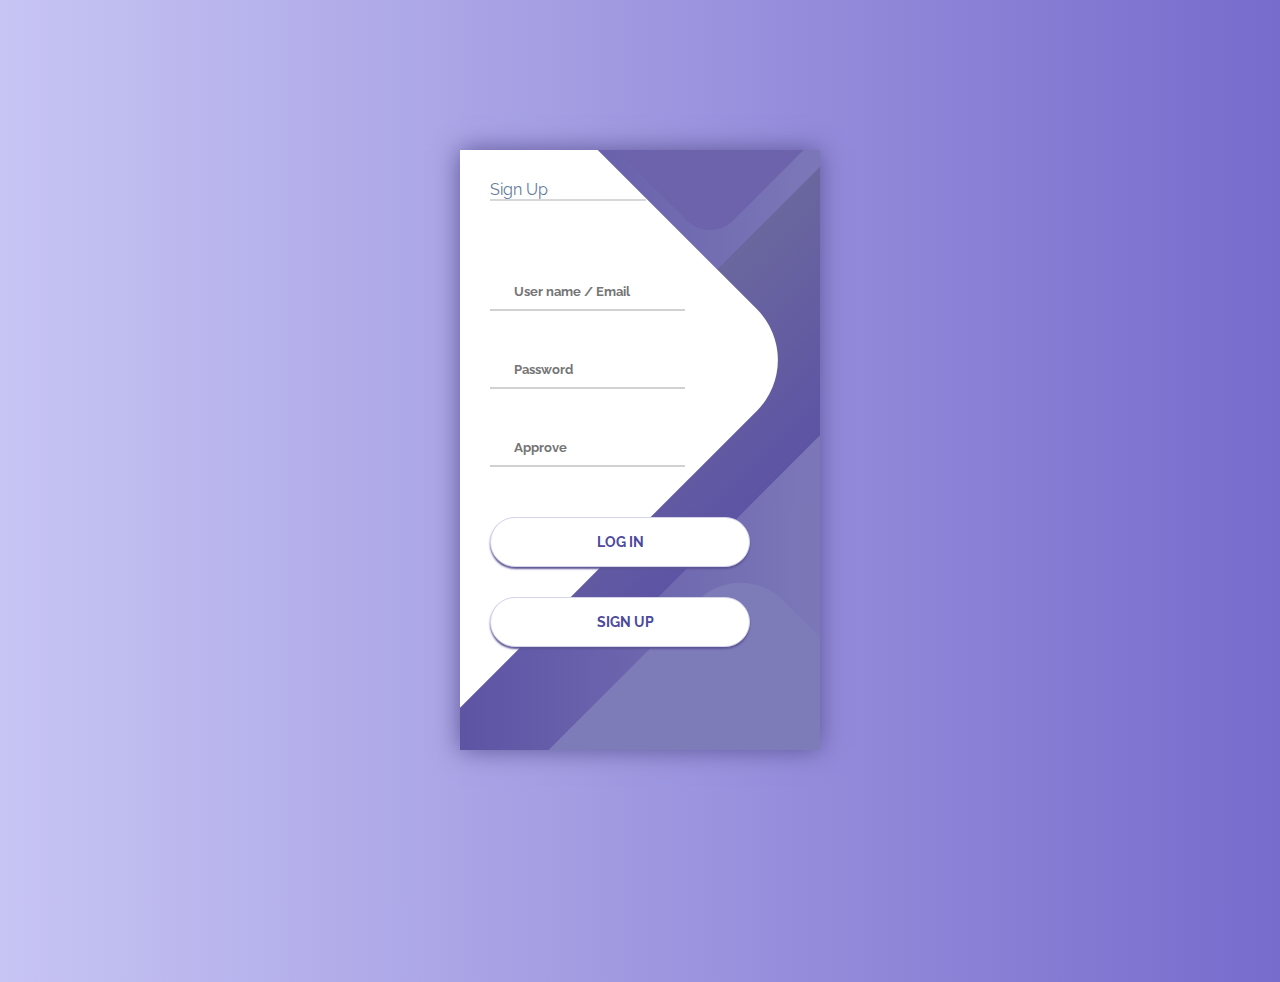
==== Kayıt.html @ 6695545f "Ekran Boyutuna Duyarlı" ====
<!DOCTYPE html>
 <html lang="en">
 <head>
     <meta charset="UTF-8">
    <meta name="viewport" content="width=device-width, inital-scale=1.0"/>
    <title>Document</title>
	   <link rel="stylesheet" type="text/css" href="style3.css">
 </head>
<body>
	<div class="container">
	<div class="screen">
		<div class="screen__content">
			<form class="login">
			<div class="login_txt">Sign Up<hr></div>
			
				<div class="login__field">
					<i class="login__icon fas fa-user"></i>
					<input type="text" class="login__input" placeholder="User name / Email">
				</div>
			
				<div class="login__field">
					<i class="login__icon fas fa-lock"></i>
					<input type="password" class="login__input" placeholder="Password">
				</div>
				<div class="login__field">
					<i class="login__icon fas fa-lock"></i>
					<input type="password" class="login__input" placeholder="Approve">
				</div>
				<button class="button login__submit">
					<span class="button__text">Log In </span>
					<i class="button__icon fas fa-chevron-right"></i>
				</button>
                    <button class="button login__submit">
					<span class="button__text">Sign Up </span>
					<i class="button__icon fas fa-chevron-right"></i>
				</button>				
			</form>
			<div class="social-login">
				
				<div class="social-icons">
					<a href="www.google.com" class="social-login__icon fab fa-instagram"></a>
					<a href="#" class="social-login__icon fab fa-facebook"></a>
					<a href="#" class="social-login__icon fab fa-twitter"></a>
				</div>
			</div>
		</div>
		<div class="screen__background">
			<span class="screen__background__shape screen__background__shape4"></span>
			<span class="screen__background__shape screen__background__shape3"></span>		
			<span class="screen__background__shape screen__background__shape2"></span>
			<span class="screen__background__shape screen__background__shape1"></span>
		</div>		
	</div>
</div>
</body>
</html>
---- style3.css ----
@import url('https://fonts.googleapis.com/css?family=Raleway:400,700');

* {
	box-sizing: border-box;
	margin: 0;
	padding: 0;	
	font-family: Raleway, sans-serif;
}

body {
	background: linear-gradient(90deg, #C7C5F4, #776BCC);		
}

.container {
	display: flex;
	align-items: center;
	justify-content: center;
	min-height: 100vh;
}

.screen {		
	background: linear-gradient(90deg, #5D54A4, #7C78B8);		
	position: relative;	
	height: 600px;
	width: 360px;	
	box-shadow: 0px 0px 24px #5C5696;
}

.screen__content {
	z-index: 1;
	position: relative;	
	height: 100%;
}

.screen__background {		
	position: absolute;
	top: 0;
	left: 0;
	right: 0;
	bottom: 0;
	z-index: 0;
	-webkit-clip-path: inset(0 0 0 0);
	clip-path: inset(0 0 0 0);	
}

.screen__background__shape {
	transform: rotate(45deg);
	position: absolute;
}

.screen__background__shape1 {
	height: 520px;
	width: 520px;
	background: #FFF;	
	top: -50px;
	right: 120px;	
	border-radius: 0 72px 0 0;
}

.screen__background__shape2 {
	height: 220px;
	width: 220px;
	background: #6C63AC;	
	top: -172px;
	right: 0;	
	border-radius: 32px;
}

.screen__background__shape3 {
	height: 540px;
	width: 190px;
	background: linear-gradient(270deg, #5D54A4, #6A679E);
	top: -24px;
	right: 0;	
	border-radius: 32px;
}

.screen__background__shape4 {
	height: 400px;
	width: 200px;
	background: #7E7BB9;	
	top: 420px;
	right: 50px;	
	border-radius: 60px;
}

.login {
	width: 320px;
	padding: 30px;
	color:RGB(99, 122, 156);
}
.login_txt{
	padding-bottom:20%; width: 60%;
}
.login_txt hr{
	 border: none;
  border-top: 2px solid RGB(215, 216, 218) ;


  
}
.login__field {
	padding: 20px 0px;	
	position: relative;	
}

.login__icon {
	position: absolute;
	top: 30px;
	color: #7875B5;
}

.login__input {
	border: none;
	border-bottom: 2px solid #D1D1D4;
	background: none;
	padding: 10px;
	padding-left: 24px;
	font-weight: 700;
	width: 75%;
	transition: all 2s;
}

.login__input:active,
.login__input:focus,
.login__input:hover {
	outline: none;
	border-bottom-color: #6A679E;
}
.button__text{
	
	padding-left:39.5%;
}
.login__submit {
	background: #fff;
	font-size: 14px;
	margin-top: 30px;
	padding: 16px 20px;
	border-radius: 26px;
	border: 1px solid #D4D3E8;
	text-transform: uppercase;
	font-weight: 700;
	display: flex;
	align-items: center;
	width: 100%;
	color: #4C489D;
	box-shadow: 0px 2px 2px #5C5696;
	cursor: pointer;
	transition: .2s;
	
}

.login__submit:active,
.login__submit:focus,
.login__submit:hover {
	border-color: #6A679E;
	outline: none;
}

.button__icon {
	font-size: 24px;
	margin-left: auto;
	color: #7875B5;
}

.social-login {	
	position: absolute;
	height: 140px;
	width: 160px;
	text-align: center;
	bottom: 0px;
	right: 0px;
	color: #fff;
}

.social-icons {
	display: flex;
	align-items: center;
	justify-content: center;
}

.social-login__icon {
	padding: 20px 10px;
	color: #fff;
	text-decoration: none;	
	text-shadow: 0px 0px 8px #7875B5;
}

.social-login__icon:hover {
	transform: scale(1.5);	
}
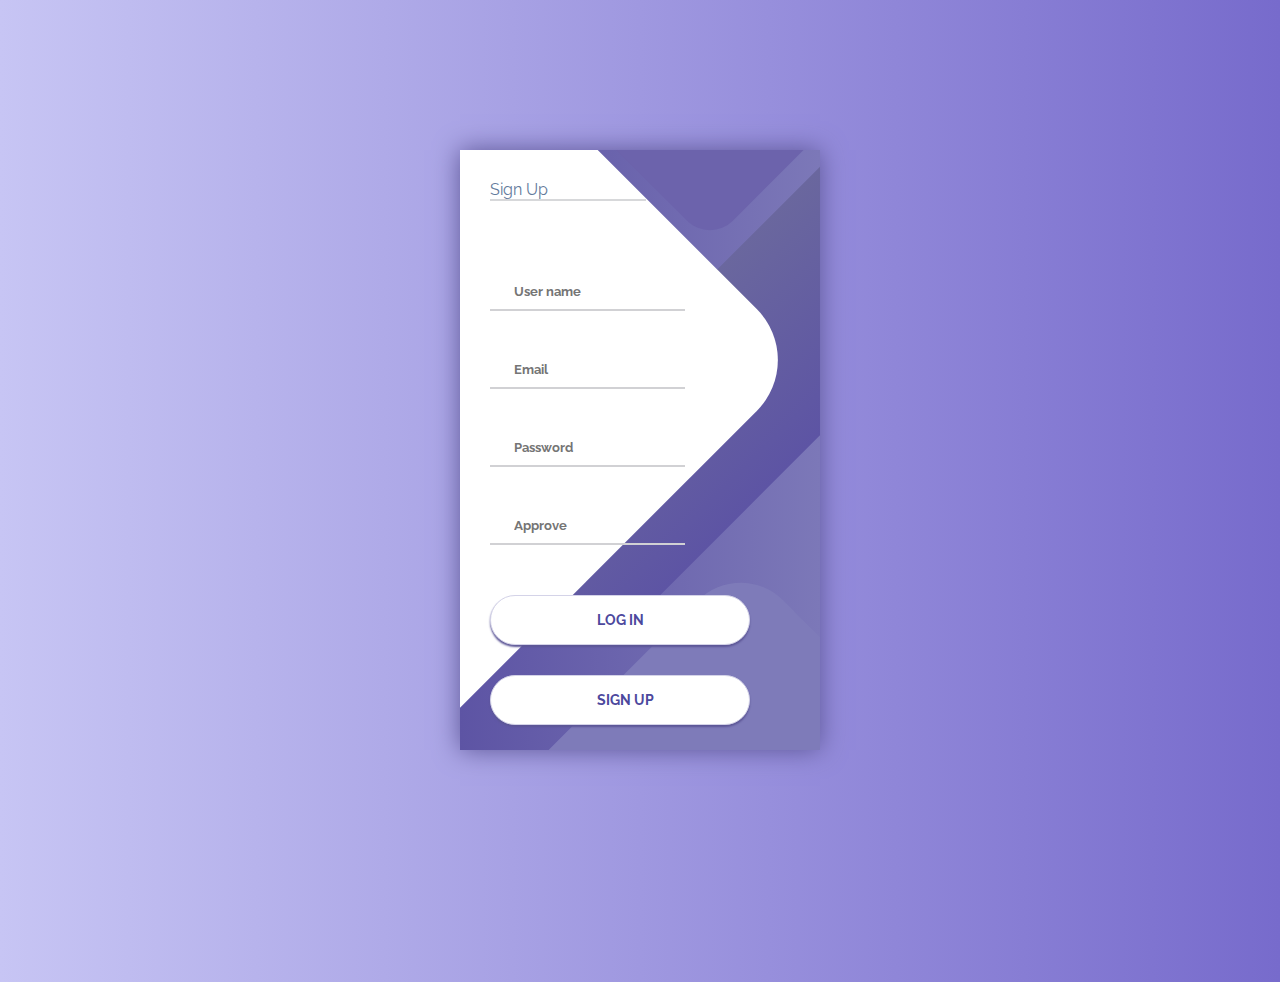
==== commit eaef2b74: "Ekran Boyutuna Duyarlı" ====
--- a/Kayıt.html
+++ b/Kayıt.html
@@ -15,7 +15,11 @@
 			
 				<div class="login__field">
 					<i class="login__icon fas fa-user"></i>
-					<input type="text" class="login__input" placeholder="User name / Email">
+					<input type="text" class="login__input" placeholder="User name">
+				</div>
+					<div class="login__field">
+					<i class="login__icon fas fa-user"></i>
+					<input type="text" class="login__input" placeholder="Email">
 				</div>
 			
 				<div class="login__field">
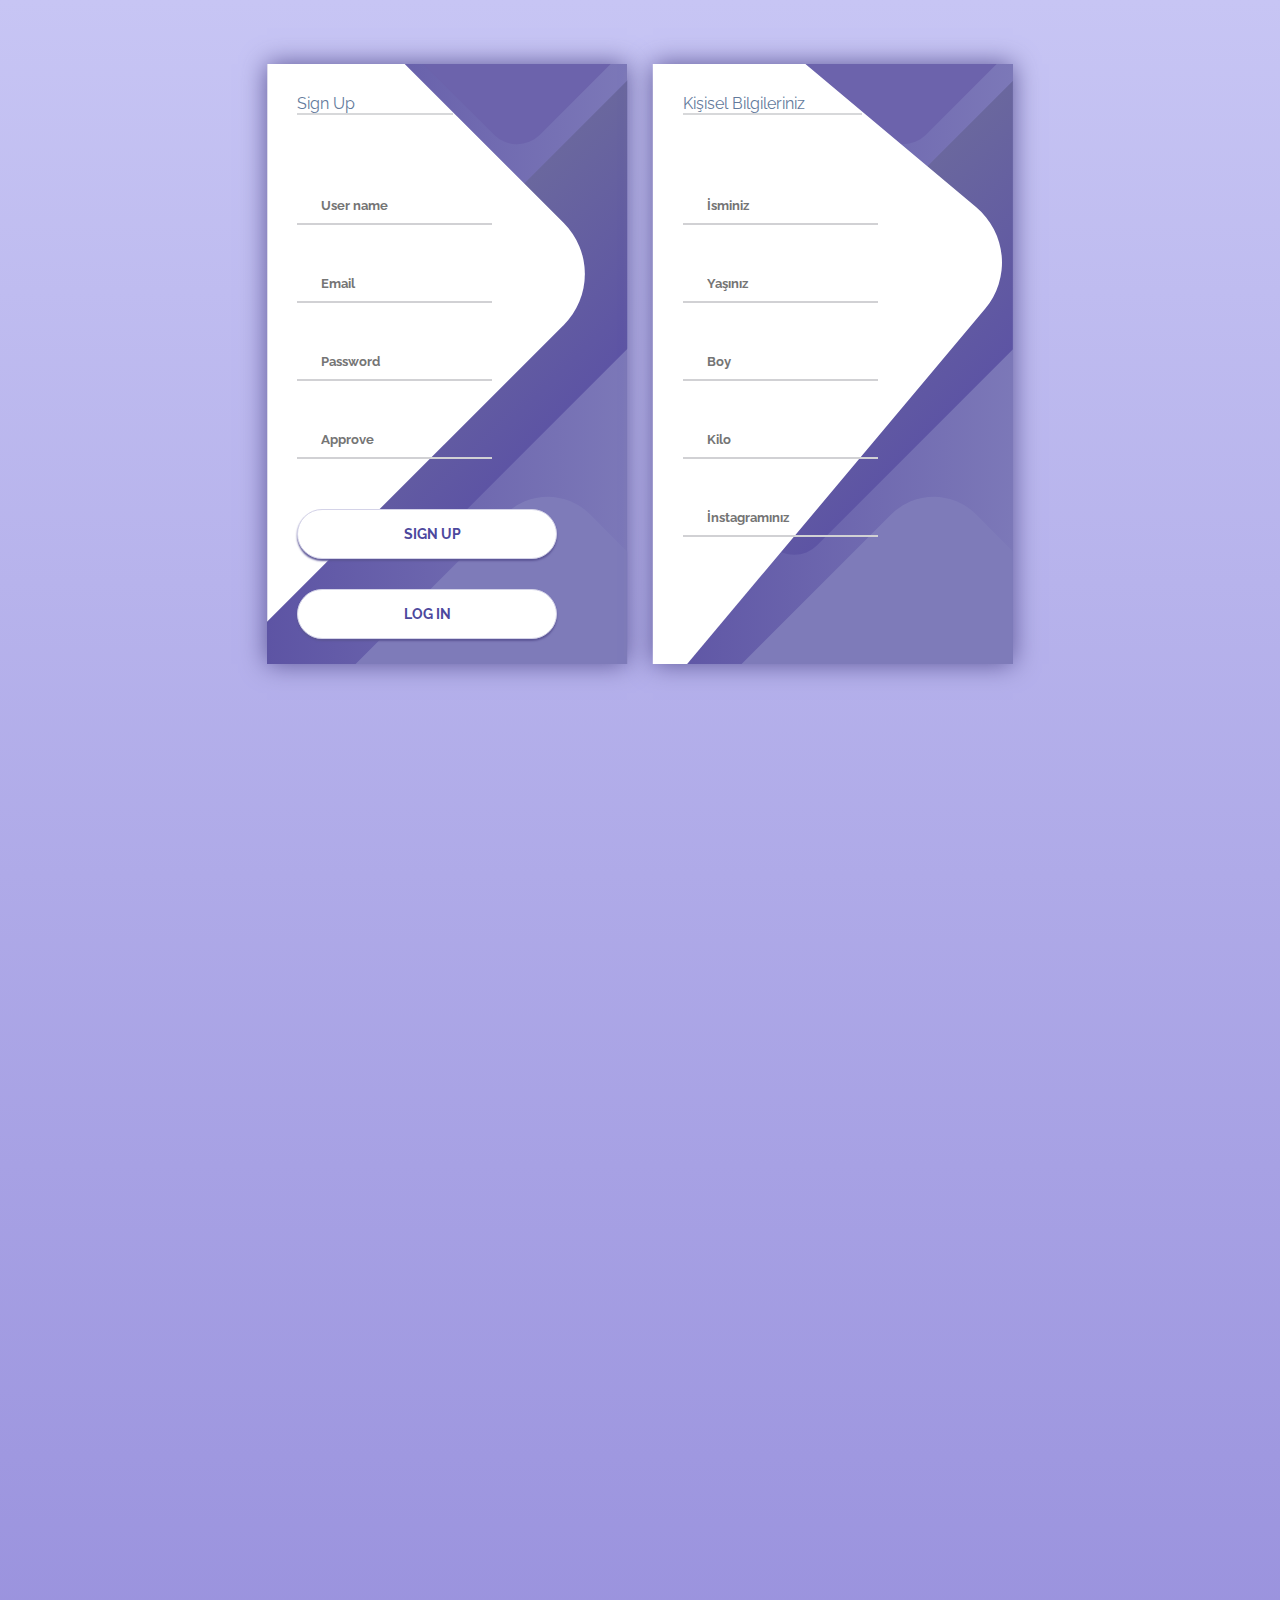
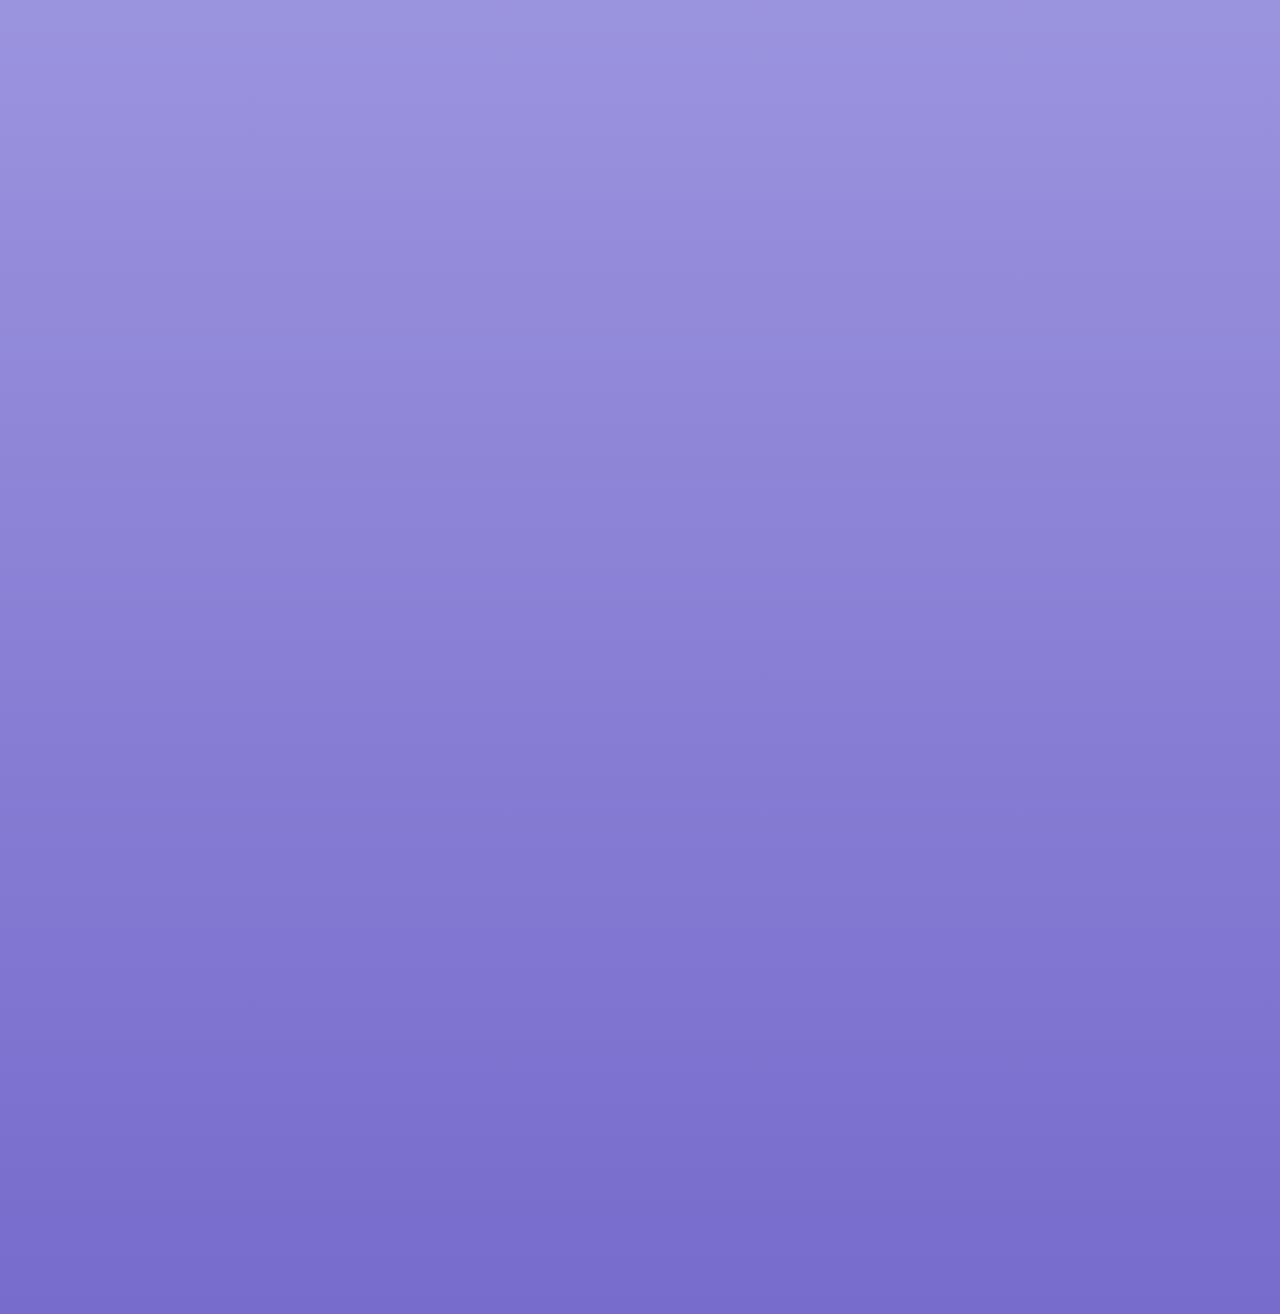
==== commit 28801090: "Kayıt-Sistemli-Hamburger-Menü-Animasyon" ====
--- a/Kayıt.html
+++ b/Kayıt.html
@@ -30,23 +30,17 @@
 					<i class="login__icon fas fa-lock"></i>
 					<input type="password" class="login__input" placeholder="Approve">
 				</div>
+				 <button class="button login__submit">
+					<span class="button__text">Sign Up </span>
+					<i class="button__icon fas fa-chevron-right"></i>
+				</button>	
+				
 				<button class="button login__submit">
 					<span class="button__text">Log In </span>
 					<i class="button__icon fas fa-chevron-right"></i>
 				</button>
-                    <button class="button login__submit">
-					<span class="button__text">Sign Up </span>
-					<i class="button__icon fas fa-chevron-right"></i>
-				</button>				
 			</form>
-			<div class="social-login">
-				
-				<div class="social-icons">
-					<a href="www.google.com" class="social-login__icon fab fa-instagram"></a>
-					<a href="#" class="social-login__icon fab fa-facebook"></a>
-					<a href="#" class="social-login__icon fab fa-twitter"></a>
-				</div>
-			</div>
+
 		</div>
 		<div class="screen__background">
 			<span class="screen__background__shape screen__background__shape4"></span>
@@ -55,6 +49,43 @@
 			<span class="screen__background__shape screen__background__shape1"></span>
 		</div>		
 	</div>
+	<div class="screenn">
+		<div class="screen__content">
+			<form class="login">
+			<div class="loginn_txt">Kişisel Bilgileriniz<hr></div>
+			
+				<div class="login__field">
+					<i class="login__icon fas fa-user"></i>
+					<input type="text" class="login__input" placeholder="İsminiz">
+				</div>
+					<div class="login__field">
+					<i class="login__icon fas fa-user"></i>
+					<input type="text" class="login__input" placeholder="Yaşınız">
+				</div>
+			
+				<div class="login__field">
+					<i class="login__icon fas fa-lock"></i>
+					<input type="text" class="login__input" placeholder="Boy">
+				</div>
+				<div class="login__field">
+					<i class="login__icon fas fa-lock"></i>
+					<input type="text" class="login__input" placeholder="Kilo">
+				</div>
+				<div class="login__field">
+					<i class="login__icon fas fa-lock"></i>
+					<input type="text" class="login__input" placeholder="İnstagramınız">
+				</div>
+		
+			</form>
+
+		</div>
+		<div class="screen__background">
+			<span class="screen__background__shape screen__background__shape4"></span>
+			<span class="screen__background__shape screen__background__shape3"></span>		
+			<span class="screen__background__shape screen__background__shape2"></span>
+			<span class="screen__background__shapee screen__background__shape11"></span>
+		</div>		
+	</div>
 </div>
 </body>
 </html>
--- a/style3.css
+++ b/style3.css
@@ -8,22 +8,34 @@
 }
 
 body {
-	background: linear-gradient(90deg, #C7C5F4, #776BCC);		
+	background: linear-gradient( #C7C5F4, #776BCC);	
+
+}
+html {
+  overflow: hidden;
 }
 
 .container {
 	display: flex;
-	align-items: center;
+	margin-top:5%;
 	justify-content: center;
-	min-height: 100vh;
-}
-
+height:2850px;
+
+}
 .screen {		
 	background: linear-gradient(90deg, #5D54A4, #7C78B8);		
 	position: relative;	
 	height: 600px;
 	width: 360px;	
 	box-shadow: 0px 0px 24px #5C5696;
+}
+.screenn {		
+	background: linear-gradient(90deg, #5D54A4, #7C78B8);		
+	position: relative;	
+	height: 600px;
+	width: 360px;	
+	box-shadow: 0px 0px 24px #5C5696;
+	margin-left:2%;
 }
 
 .screen__content {
@@ -47,7 +59,19 @@
 	transform: rotate(45deg);
 	position: absolute;
 }
-
+.screen__background__shapee {
+	transform: rotate(40deg);
+	position: absolute;
+}
+
+.screen__background__shape11 {
+	height: 620px;
+	width: 520px;
+	background: #FFF;	
+	top: -50px;
+	right: 120px;	
+	border-radius: 0 72px 0 0;
+}
 .screen__background__shape1 {
 	height: 520px;
 	width: 520px;
@@ -92,12 +116,17 @@
 .login_txt{
 	padding-bottom:20%; width: 60%;
 }
+.loginn_txt{
+	padding-bottom:20%; width: 69%;
+
+}
 .login_txt hr{
 	 border: none;
-  border-top: 2px solid RGB(215, 216, 218) ;
-
-
-  
+  border-top: 2px solid RGB(215, 216, 218) ; 
+}
+.loginn_txt hr{
+	 border: none;
+  border-top: 2px solid RGB(215, 216, 218) ; 
 }
 .login__field {
 	padding: 20px 0px;	
@@ -128,7 +157,6 @@
 	border-bottom-color: #6A679E;
 }
 .button__text{
-	
 	padding-left:39.5%;
 }
 .login__submit {
@@ -188,4 +216,50 @@
 
 .social-login__icon:hover {
 	transform: scale(1.5);	
-}+}
+@media (max-width:913px) and (max-height:1368px){
+
+}
+
+
+
+
+
+
+
+
+
+
+
+
+
+
+
+
+
+
+
+
+
+
+
+
+
+
+
+
+
+
+
+
+
+
+
+
+
+
+
+
+
+
+
